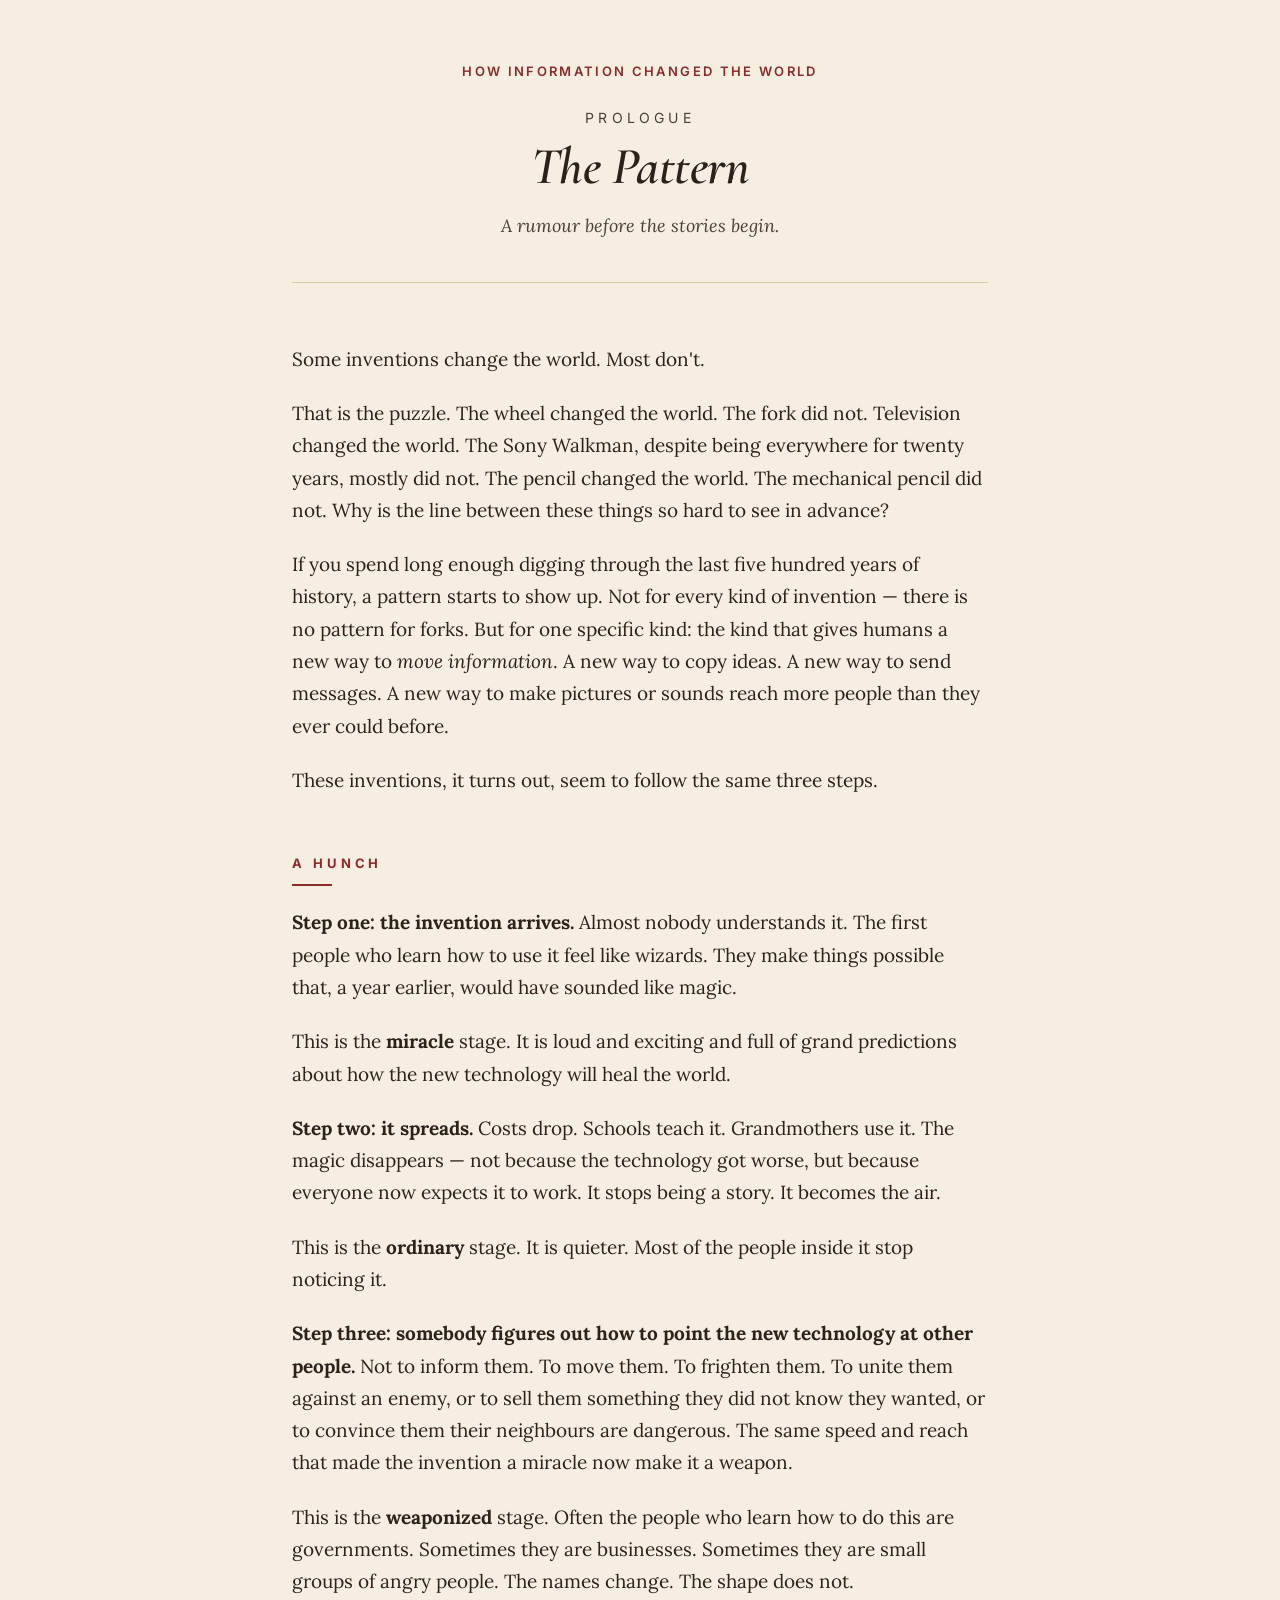
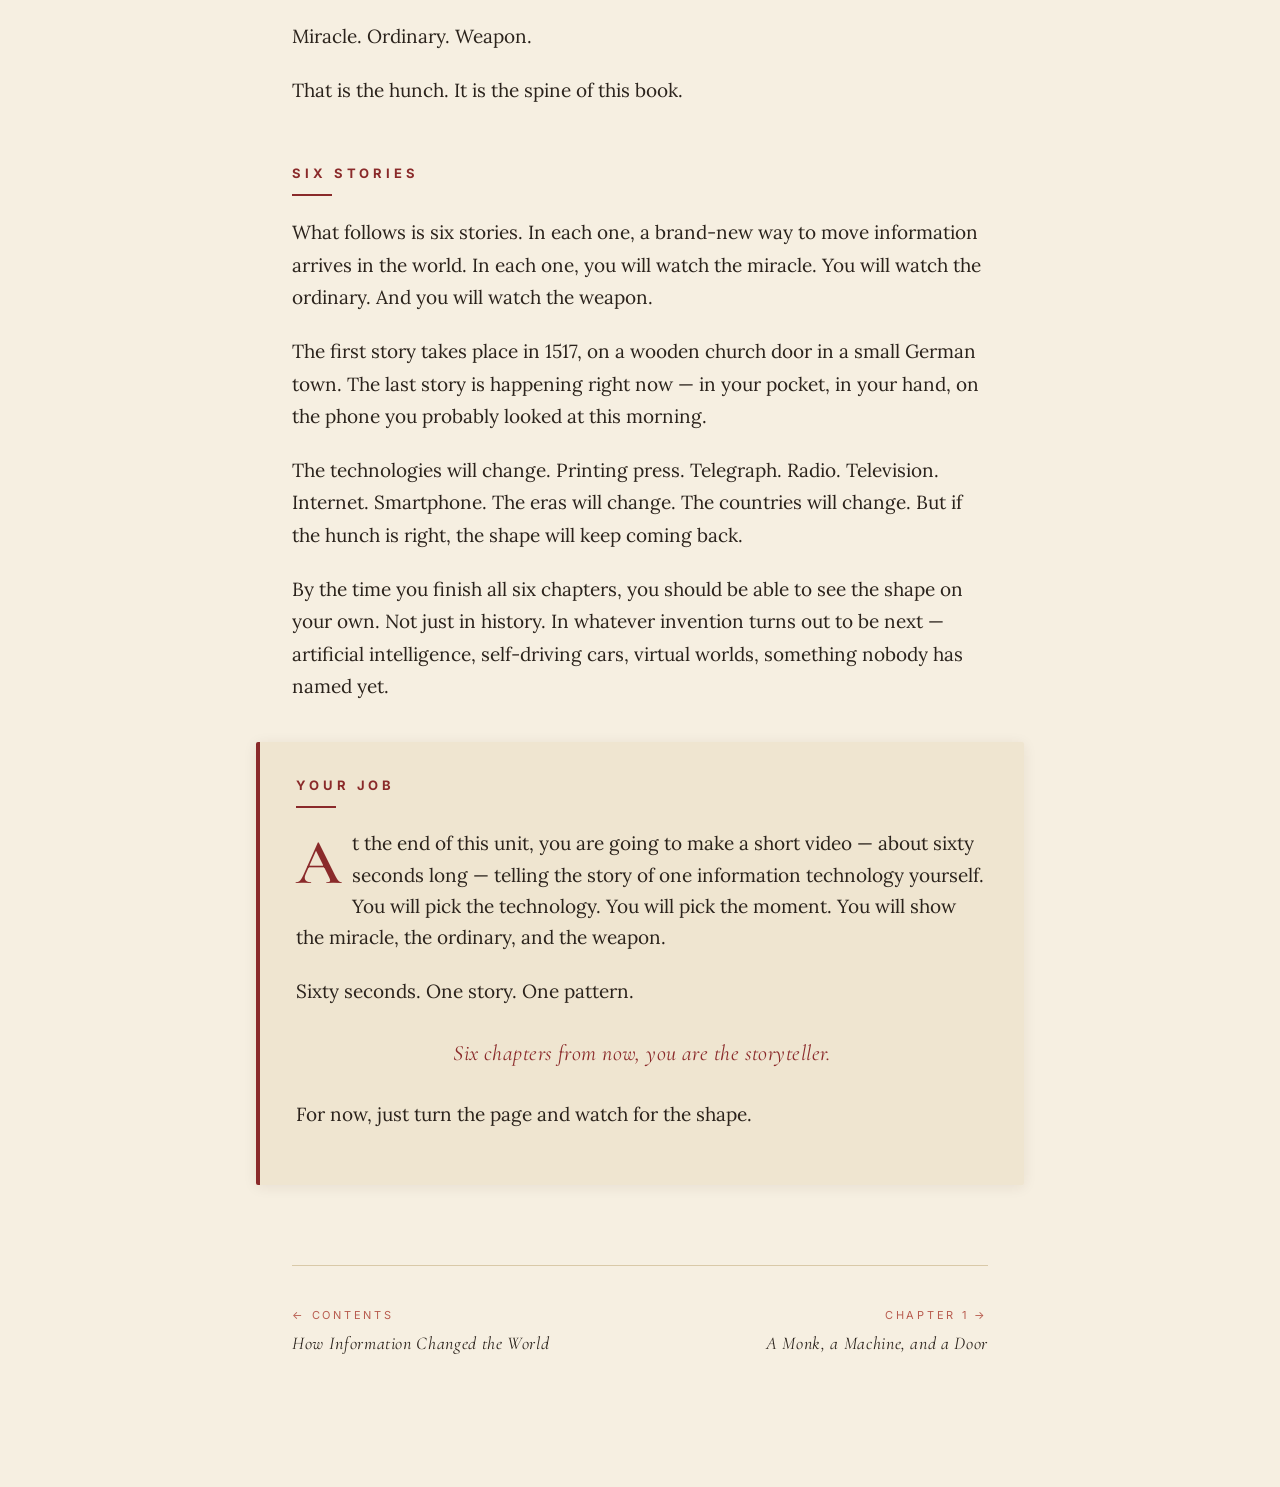
==== 00-prologue.html @ 11aa164b "Draft all remaining chapters and ship complete first edition - 00-prologue.html: introduces the mira" ====
<!DOCTYPE html>
<html lang="en">
<head>
  <meta charset="UTF-8">
  <meta name="viewport" content="width=device-width, initial-scale=1.0">
  <title>Prologue — The Pattern | How Information Changed the World</title>
  <link rel="preconnect" href="https://fonts.googleapis.com">
  <link rel="preconnect" href="https://fonts.gstatic.com" crossorigin>
  <link href="https://fonts.googleapis.com/css2?family=Cormorant+Garamond:wght@400;500;600;700&family=Inter:wght@400;500;600;700&family=Lora:ital,wght@0,400;0,500;0,600;1,400;1,500&display=swap" rel="stylesheet">
  <link rel="stylesheet" href="styles/textbook.css">
</head>
<body>

<article>

  <header class="chapter-header prologue-header">
    <p class="series">How Information Changed the World</p>
    <p class="chapter-num">Prologue</p>
    <h1>The Pattern</h1>
    <p class="subtitle">A rumour before the stories begin.</p>
  </header>

  <section>
    <p>Some inventions change the world. Most don't.</p>

    <p>That is the puzzle. The wheel changed the world. The fork did not. Television changed the world. The Sony Walkman, despite being everywhere for twenty years, mostly did not. The pencil changed the world. The mechanical pencil did not. Why is the line between these things so hard to see in advance?</p>

    <p>If you spend long enough digging through the last five hundred years of history, a pattern starts to show up. Not for every kind of invention — there is no pattern for forks. But for one specific kind: the kind that gives humans a new way to <em>move information</em>. A new way to copy ideas. A new way to send messages. A new way to make pictures or sounds reach more people than they ever could before.</p>

    <p>These inventions, it turns out, seem to follow the same three steps.</p>
  </section>

  <section>
    <h2>A Hunch</h2>

    <p><strong>Step one: the invention arrives.</strong> Almost nobody understands it. The first people who learn how to use it feel like wizards. They make things possible that, a year earlier, would have sounded like magic.</p>

    <p>This is the <strong>miracle</strong> stage. It is loud and exciting and full of grand predictions about how the new technology will heal the world.</p>

    <p><strong>Step two: it spreads.</strong> Costs drop. Schools teach it. Grandmothers use it. The magic disappears — not because the technology got worse, but because everyone now expects it to work. It stops being a story. It becomes the air.</p>

    <p>This is the <strong>ordinary</strong> stage. It is quieter. Most of the people inside it stop noticing it.</p>

    <p><strong>Step three: somebody figures out how to point the new technology at other people.</strong> Not to inform them. To move them. To frighten them. To unite them against an enemy, or to sell them something they did not know they wanted, or to convince them their neighbours are dangerous. The same speed and reach that made the invention a miracle now make it a weapon.</p>

    <p>This is the <strong>weaponized</strong> stage. Often the people who learn how to do this are governments. Sometimes they are businesses. Sometimes they are small groups of angry people. The names change. The shape does not.</p>

    <p>Miracle. Ordinary. Weapon.</p>

    <p>That is the hunch. It is the spine of this book.</p>
  </section>

  <section>
    <h2>Six Stories</h2>

    <p>What follows is six stories. In each one, a brand-new way to move information arrives in the world. In each one, you will watch the miracle. You will watch the ordinary. And you will watch the weapon.</p>

    <p>The first story takes place in 1517, on a wooden church door in a small German town. The last story is happening right now — in your pocket, in your hand, on the phone you probably looked at this morning.</p>

    <p>The technologies will change. Printing press. Telegraph. Radio. Television. Internet. Smartphone. The eras will change. The countries will change. But if the hunch is right, the shape will keep coming back.</p>

    <p>By the time you finish all six chapters, you should be able to see the shape on your own. Not just in history. In whatever invention turns out to be next — artificial intelligence, self-driving cars, virtual worlds, something nobody has named yet.</p>
  </section>

  <section class="moment">
    <h2>Your Job</h2>
    <p>At the end of this unit, you are going to make a short video — about sixty seconds long — telling the story of one information technology yourself. You will pick the technology. You will pick the moment. You will show the miracle, the ordinary, and the weapon.</p>
    <p>Sixty seconds. One story. One pattern.</p>
    <p class="nailed">Six chapters from now, you are the storyteller.</p>
    <p>For now, just turn the page and watch for the shape.</p>
  </section>

  <nav class="chapter-nav">
    <div class="prev">
      <a href="index.html">
        <span class="label">← Contents</span>
        <span class="title">How Information Changed the World</span>
      </a>
    </div>
    <div class="next">
      <a href="01-printing-press.html">
        <span class="label">Chapter 1 →</span>
        <span class="title">A Monk, a Machine, and a Door</span>
      </a>
    </div>
  </nav>

</article>

</body>
</html>
---- styles/textbook.css ----
/* ============================================================
   How Information Changed the World — chapter shared styles
   Used by every chapter, prologue, and epilogue. The landing
   page (index.html) has its own embedded styles for the cover.
   ============================================================ */

:root {
  --bg: #f6efe1;
  --bg-deep: #efe5d0;
  --ink: #2a221b;
  --ink-soft: #4a3f33;
  --rule: #d9c9a8;
  --accent: #8a2a2a;
  --accent-soft: #b85c4f;
  --gold: #c89b3c;
  --blue-gray: #6c7a89;
  --red-deep: #7a1d1d;
  --shadow: 0 2px 14px rgba(60, 40, 20, 0.08);
}

* { box-sizing: border-box; }

html { scroll-behavior: smooth; }

body {
  margin: 0;
  padding: 0;
  background: var(--bg);
  color: var(--ink);
  font-family: 'Lora', Georgia, 'Times New Roman', serif;
  font-size: 19px;
  line-height: 1.7;
  -webkit-font-smoothing: antialiased;
}

article {
  max-width: 760px;
  margin: 0 auto;
  padding: 60px 32px 120px;
}

/* HEADER */
header.chapter-header {
  text-align: center;
  padding-bottom: 40px;
  border-bottom: 1px solid var(--rule);
  margin-bottom: 60px;
}

.series {
  font-family: 'Inter', sans-serif;
  font-size: 13px;
  letter-spacing: 0.18em;
  text-transform: uppercase;
  color: var(--accent);
  margin: 0 0 24px;
  font-weight: 600;
}

.chapter-num {
  font-family: 'Inter', sans-serif;
  font-size: 14px;
  letter-spacing: 0.3em;
  text-transform: uppercase;
  color: var(--ink-soft);
  margin: 0 0 8px;
}

h1 {
  font-family: 'Cormorant Garamond', Georgia, serif;
  font-weight: 600;
  font-size: 52px;
  line-height: 1.1;
  margin: 0 0 16px;
  color: var(--ink);
  letter-spacing: -0.01em;
}

.subtitle {
  font-family: 'Lora', serif;
  font-style: italic;
  font-size: 18px;
  color: var(--ink-soft);
  margin: 0;
}

/* SECTION HEADINGS */
h2 {
  font-family: 'Inter', sans-serif;
  font-size: 13px;
  letter-spacing: 0.3em;
  text-transform: uppercase;
  color: var(--accent);
  margin: 56px 0 20px;
  font-weight: 700;
  position: relative;
  padding-bottom: 12px;
}

h2::after {
  content: "";
  display: block;
  position: absolute;
  bottom: 0;
  left: 0;
  width: 40px;
  height: 2px;
  background: var(--accent);
}

p {
  margin: 0 0 22px;
}

/* THE MOMENT — dramatic opening */
.moment {
  background: var(--bg-deep);
  border-left: 4px solid var(--accent);
  padding: 32px 36px;
  margin: 40px -36px;
  border-radius: 2px;
  box-shadow: var(--shadow);
}

.moment h2 {
  margin-top: 0;
}

.moment p:first-of-type::first-letter {
  font-family: 'Cormorant Garamond', Georgia, serif;
  font-size: 64px;
  font-weight: 600;
  float: left;
  line-height: 0.9;
  margin: 6px 10px 0 0;
  color: var(--accent);
}

.moment p {
  font-size: 19px;
  line-height: 1.65;
}

.moment .nailed {
  text-align: center;
  font-family: 'Cormorant Garamond', serif;
  font-style: italic;
  font-size: 22px;
  color: var(--accent);
  margin: 28px 0;
  letter-spacing: 0.02em;
}

/* IMAGE PLACEHOLDER */
.image-placeholder {
  border: 1.5px dashed var(--accent-soft);
  background: rgba(255, 255, 255, 0.4);
  padding: 40px 24px;
  text-align: center;
  margin: 32px 0;
  border-radius: 4px;
}

.image-placeholder .icon {
  font-family: 'Inter', sans-serif;
  font-size: 11px;
  letter-spacing: 0.3em;
  text-transform: uppercase;
  color: var(--accent-soft);
  margin-bottom: 14px;
  font-weight: 600;
}

.image-placeholder .desc {
  font-family: 'Lora', serif;
  font-style: italic;
  color: var(--ink-soft);
  font-size: 16px;
  margin: 0;
}

.image-placeholder .caption {
  display: block;
  margin-top: 10px;
  font-size: 13px;
  color: var(--ink-soft);
  font-style: normal;
}

/* VOICES FROM THE TIME */
.voices {
  background: #fff8ea;
  border: 1px solid var(--rule);
  border-radius: 4px;
  padding: 32px 36px;
  margin: 40px 0;
  position: relative;
}

.voices::before {
  content: "❝";
  font-family: 'Cormorant Garamond', serif;
  font-size: 80px;
  color: var(--accent-soft);
  position: absolute;
  top: -8px;
  left: 18px;
  line-height: 1;
  opacity: 0.4;
}

.voices .label {
  font-family: 'Inter', sans-serif;
  font-size: 11px;
  letter-spacing: 0.25em;
  text-transform: uppercase;
  color: var(--accent);
  font-weight: 700;
  margin: 0 0 16px;
  position: relative;
  z-index: 1;
}

.voices blockquote {
  margin: 0;
  font-family: 'Cormorant Garamond', serif;
  font-style: italic;
  font-size: 22px;
  line-height: 1.5;
  color: var(--ink);
  position: relative;
  z-index: 1;
}

.voices cite {
  display: block;
  margin-top: 16px;
  font-family: 'Inter', sans-serif;
  font-style: normal;
  font-size: 13px;
  color: var(--ink-soft);
  letter-spacing: 0.05em;
}

/* PATTERN TRACKER */
.pattern-tracker {
  margin: 48px 0;
  padding: 32px 24px;
  background: #fff;
  border: 1px solid var(--rule);
  border-radius: 6px;
  box-shadow: var(--shadow);
}

.pattern-tracker .label {
  font-family: 'Inter', sans-serif;
  font-size: 11px;
  letter-spacing: 0.3em;
  text-transform: uppercase;
  color: var(--ink-soft);
  text-align: center;
  margin: 0 0 8px;
  font-weight: 600;
}

.pattern-tracker .title {
  font-family: 'Cormorant Garamond', serif;
  font-size: 22px;
  text-align: center;
  margin: 0 0 24px;
  color: var(--ink);
}

.pattern-tracker svg {
  display: block;
  width: 100%;
  height: auto;
}

.pattern-tracker figcaption {
  font-family: 'Lora', serif;
  font-style: italic;
  font-size: 14px;
  color: var(--ink-soft);
  text-align: center;
  margin-top: 18px;
}

/* KEY WORDS SIDEBAR */
.key-words {
  background: var(--bg-deep);
  border-radius: 6px;
  padding: 28px 32px;
  margin: 48px 0;
}

.key-words h3 {
  font-family: 'Inter', sans-serif;
  font-size: 12px;
  letter-spacing: 0.3em;
  text-transform: uppercase;
  color: var(--accent);
  margin: 0 0 20px;
  font-weight: 700;
}

.key-words dl {
  margin: 0;
  display: grid;
  gap: 14px;
}

.key-words dt {
  font-family: 'Inter', sans-serif;
  font-weight: 600;
  color: var(--accent);
  font-size: 15px;
  display: inline;
}

.key-words dd {
  display: inline;
  margin: 0;
  font-size: 16px;
  color: var(--ink);
  line-height: 1.55;
}

.key-words dt::after {
  content: " — ";
  color: var(--ink-soft);
  font-weight: 400;
}

.key-words .entry {
  padding-bottom: 14px;
  border-bottom: 1px solid rgba(160, 130, 80, 0.18);
}

.key-words .entry:last-child {
  border-bottom: none;
  padding-bottom: 0;
}

/* REFLECT */
.reflect {
  background: linear-gradient(to bottom, var(--bg-deep), var(--bg));
  border-radius: 6px;
  padding: 32px 36px;
  margin-top: 56px;
  border-top: 3px solid var(--accent);
}

.reflect h2 {
  margin-top: 0;
}

.reflect ol {
  padding-left: 0;
  counter-reset: q;
  list-style: none;
  margin: 0;
}

.reflect ol li {
  counter-increment: q;
  padding-left: 56px;
  position: relative;
  margin-bottom: 24px;
  font-size: 17px;
  line-height: 1.6;
}

.reflect ol li::before {
  content: counter(q);
  position: absolute;
  left: 0;
  top: -4px;
  font-family: 'Cormorant Garamond', serif;
  font-size: 38px;
  font-weight: 600;
  color: var(--accent);
  line-height: 1;
}

.reflect ol li:last-child {
  margin-bottom: 0;
}

/* FOOTER NAV */
.chapter-nav {
  margin-top: 80px;
  padding-top: 32px;
  border-top: 1px solid var(--rule);
  display: flex;
  justify-content: space-between;
  align-items: center;
  font-family: 'Inter', sans-serif;
  font-size: 13px;
  letter-spacing: 0.05em;
  color: var(--ink-soft);
  gap: 24px;
}

.chapter-nav a {
  color: inherit;
  text-decoration: none;
  display: block;
  padding: 8px 0;
  transition: color 0.15s ease;
}

.chapter-nav a:hover .title {
  color: var(--accent);
}

.chapter-nav .next {
  text-align: right;
}

.chapter-nav .label {
  display: block;
  font-size: 11px;
  letter-spacing: 0.25em;
  text-transform: uppercase;
  color: var(--accent-soft);
  margin-bottom: 4px;
}

.chapter-nav .title {
  font-family: 'Cormorant Garamond', serif;
  font-size: 18px;
  font-style: italic;
  color: var(--ink);
}

/* PROLOGUE / EPILOGUE — slightly different from chapters */
.prologue-header,
.epilogue-header {
  text-align: center;
  padding-bottom: 40px;
  border-bottom: 1px solid var(--rule);
  margin-bottom: 60px;
}

.prologue-header h1,
.epilogue-header h1 {
  font-style: italic;
}

/* RESPONSIVE */
@media (max-width: 640px) {
  article { padding: 40px 20px 80px; }
  body { font-size: 17px; }
  h1 { font-size: 36px; }
  .moment { margin: 32px -20px; padding: 24px 24px; }
  .voices { padding: 24px 24px; }
  .reflect { padding: 24px 24px; }
  .key-words { padding: 22px 24px; }
  .reflect ol li { padding-left: 44px; font-size: 16px; }
  .reflect ol li::before { font-size: 30px; }
  .chapter-nav { flex-direction: column; gap: 24px; align-items: stretch; }
  .chapter-nav .next { text-align: left; }
}
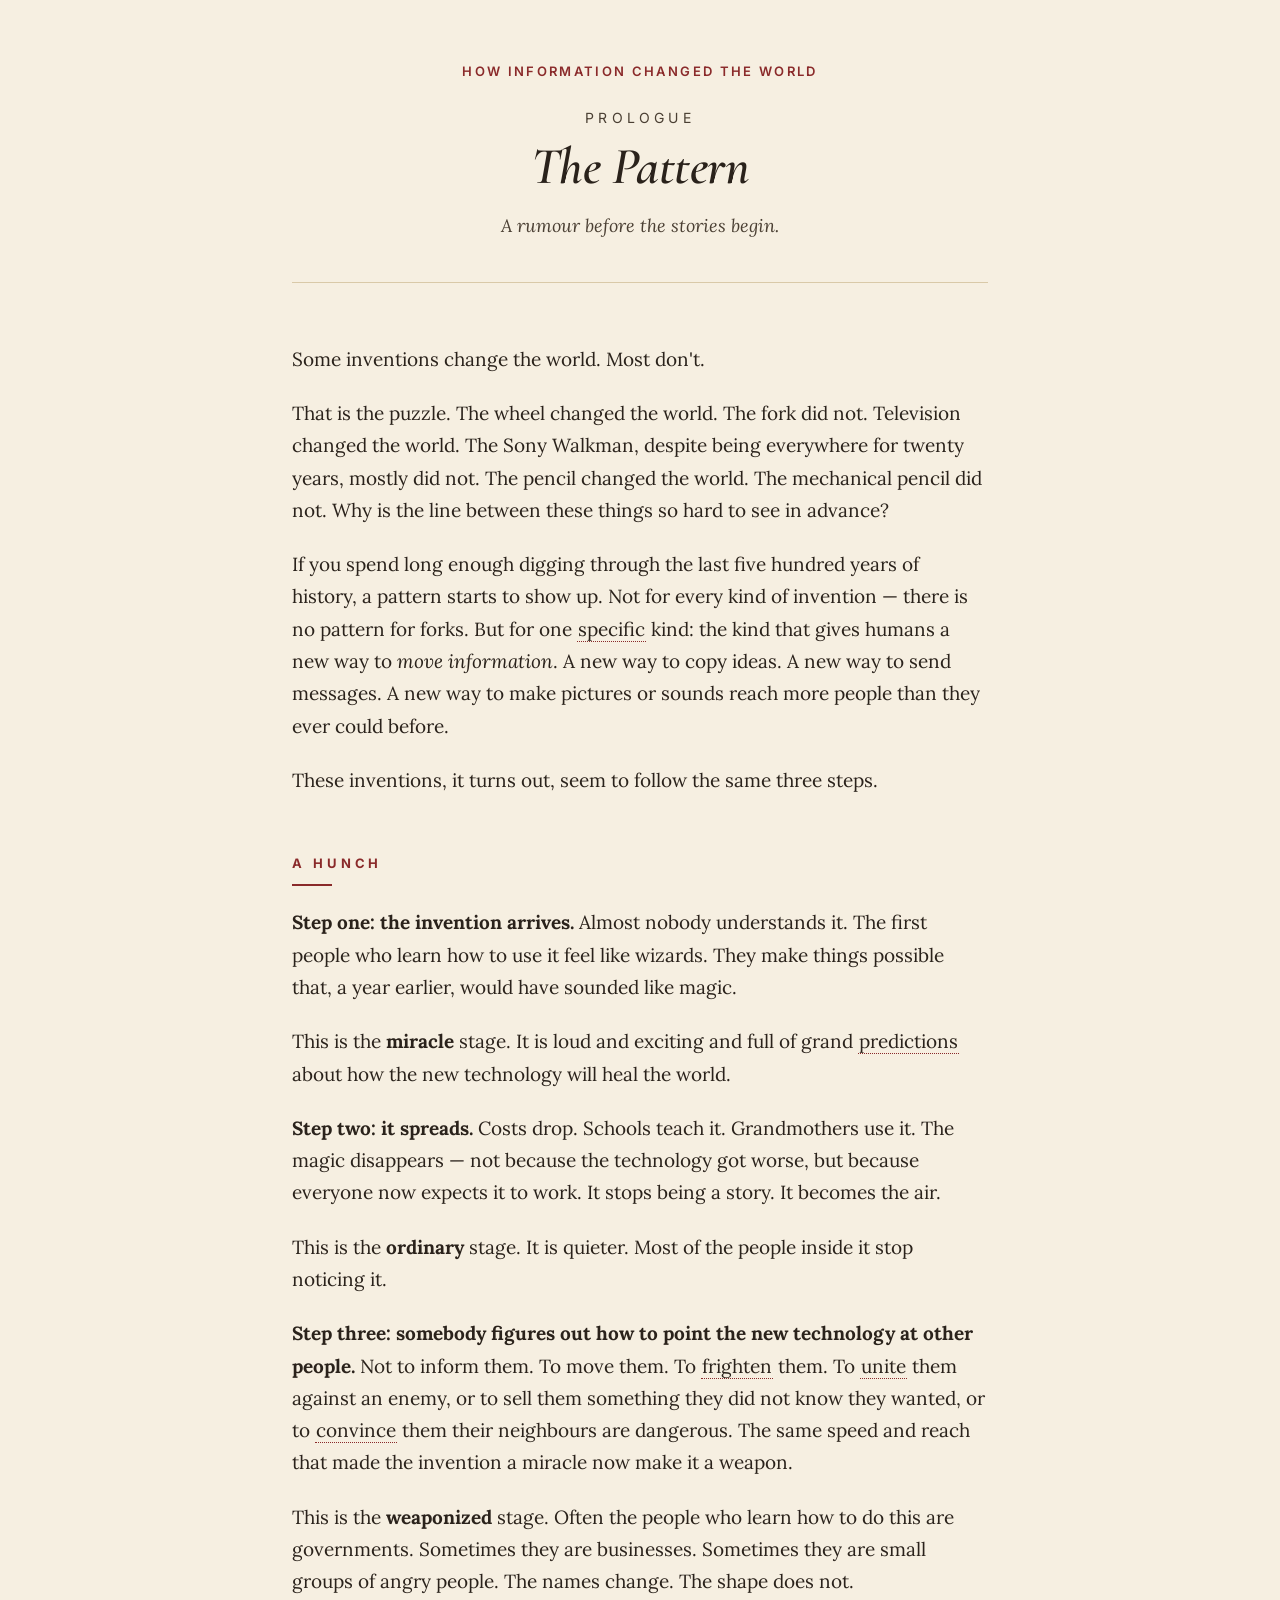
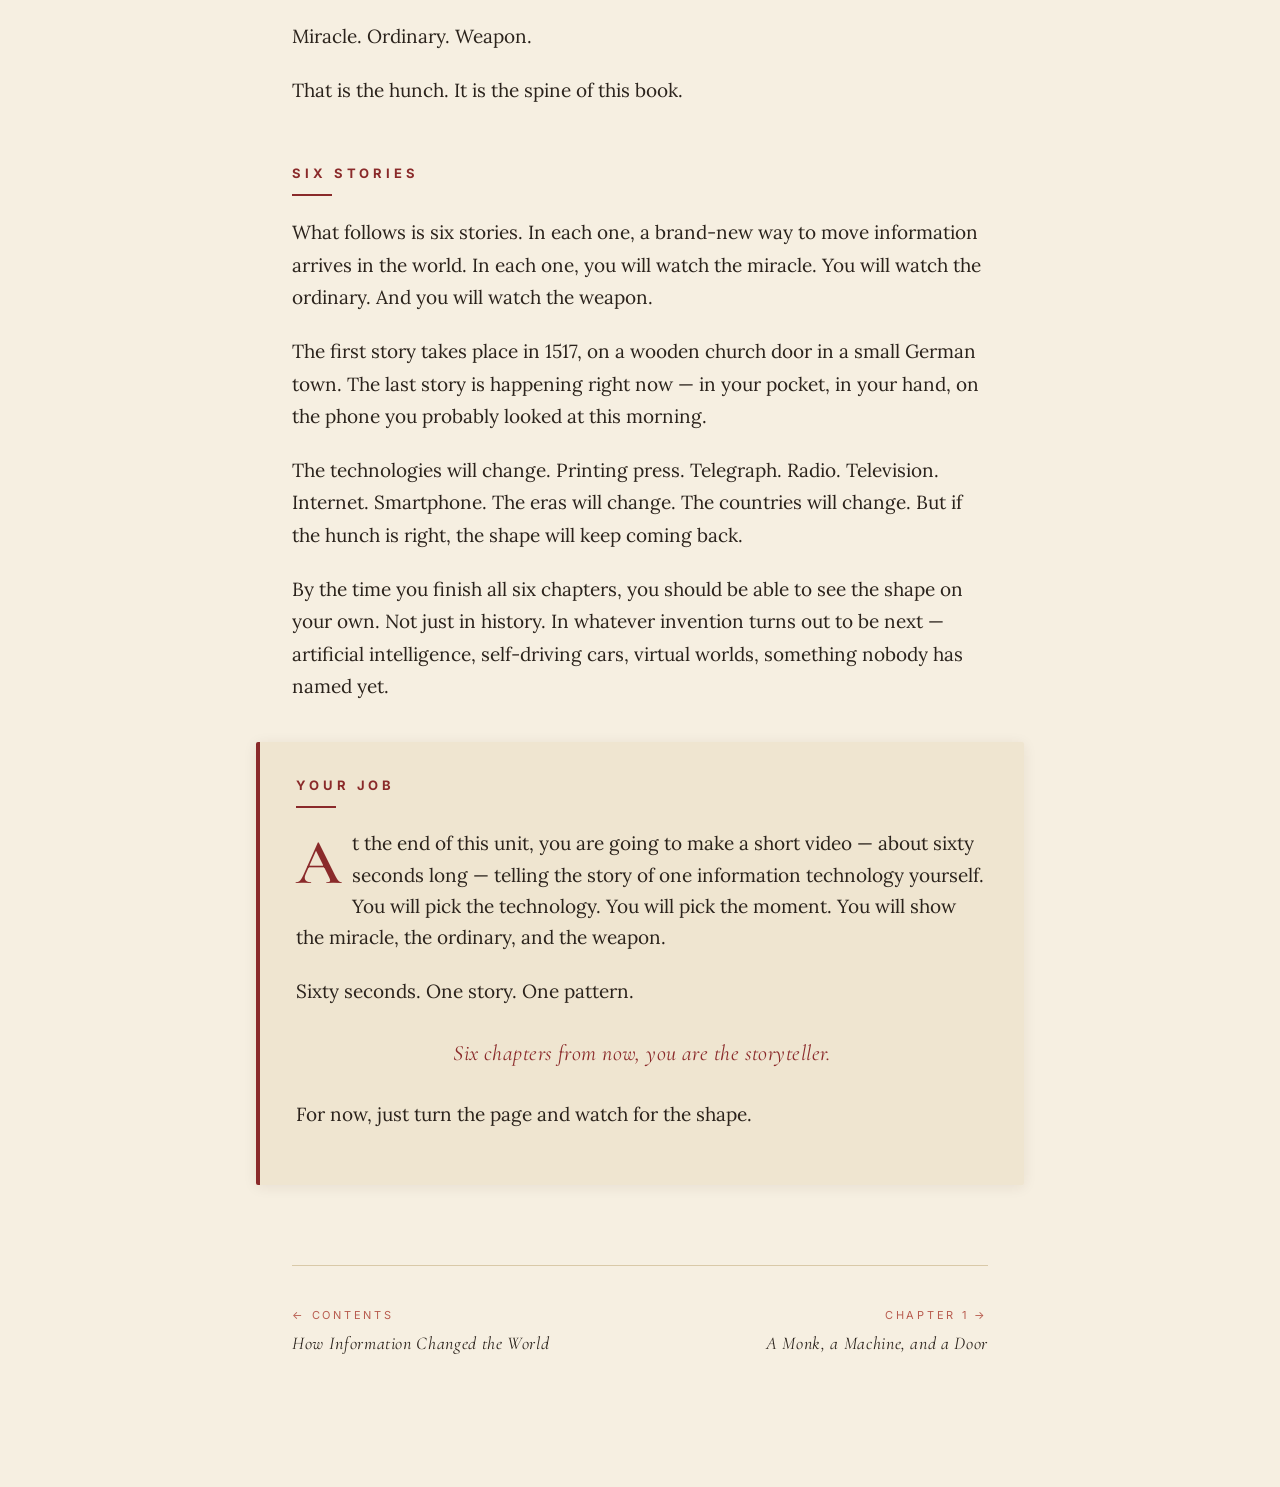
==== commit 742f141b: "Add Tier 2 vocabulary click-to-define popups across all chapters Wraps ~80 academic words in inline " ====
--- a/00-prologue.html
+++ b/00-prologue.html
@@ -25,7 +25,7 @@
 
     <p>That is the puzzle. The wheel changed the world. The fork did not. Television changed the world. The Sony Walkman, despite being everywhere for twenty years, mostly did not. The pencil changed the world. The mechanical pencil did not. Why is the line between these things so hard to see in advance?</p>
 
-    <p>If you spend long enough digging through the last five hundred years of history, a pattern starts to show up. Not for every kind of invention — there is no pattern for forks. But for one specific kind: the kind that gives humans a new way to <em>move information</em>. A new way to copy ideas. A new way to send messages. A new way to make pictures or sounds reach more people than they ever could before.</p>
+    <p>If you spend long enough digging through the last five hundred years of history, a pattern starts to show up. Not for every kind of invention — there is no pattern for forks. But for one <span class="vocab" data-def="one particular kind, not all kinds.">specific</span> kind: the kind that gives humans a new way to <em>move information</em>. A new way to copy ideas. A new way to send messages. A new way to make pictures or sounds reach more people than they ever could before.</p>
 
     <p>These inventions, it turns out, seem to follow the same three steps.</p>
   </section>
@@ -35,13 +35,13 @@
 
     <p><strong>Step one: the invention arrives.</strong> Almost nobody understands it. The first people who learn how to use it feel like wizards. They make things possible that, a year earlier, would have sounded like magic.</p>
 
-    <p>This is the <strong>miracle</strong> stage. It is loud and exciting and full of grand predictions about how the new technology will heal the world.</p>
+    <p>This is the <strong>miracle</strong> stage. It is loud and exciting and full of grand <span class="vocab" data-def="guesses about what will happen in the future.">predictions</span> about how the new technology will heal the world.</p>
 
     <p><strong>Step two: it spreads.</strong> Costs drop. Schools teach it. Grandmothers use it. The magic disappears — not because the technology got worse, but because everyone now expects it to work. It stops being a story. It becomes the air.</p>
 
     <p>This is the <strong>ordinary</strong> stage. It is quieter. Most of the people inside it stop noticing it.</p>
 
-    <p><strong>Step three: somebody figures out how to point the new technology at other people.</strong> Not to inform them. To move them. To frighten them. To unite them against an enemy, or to sell them something they did not know they wanted, or to convince them their neighbours are dangerous. The same speed and reach that made the invention a miracle now make it a weapon.</p>
+    <p><strong>Step three: somebody figures out how to point the new technology at other people.</strong> Not to inform them. To move them. To <span class="vocab" data-def="make someone afraid.">frighten</span> them. To <span class="vocab" data-def="bring people together so they act as one.">unite</span> them against an enemy, or to sell them something they did not know they wanted, or to <span class="vocab" data-def="get someone to believe or agree with you.">convince</span> them their neighbours are dangerous. The same speed and reach that made the invention a miracle now make it a weapon.</p>
 
     <p>This is the <strong>weaponized</strong> stage. Often the people who learn how to do this are governments. Sometimes they are businesses. Sometimes they are small groups of angry people. The names change. The shape does not.</p>
 
@@ -87,5 +87,6 @@
 
 </article>
 
+<script src="scripts/vocab.js"></script>
 </body>
 </html>
--- a/styles/textbook.css
+++ b/styles/textbook.css
@@ -185,6 +185,48 @@
   font-size: 13px;
   color: var(--ink-soft);
   font-style: normal;
+}
+
+/* REAL IMAGES (replaces .image-placeholder once an image is sourced) */
+.image {
+  margin: 32px 0;
+  padding: 0;
+  text-align: center;
+}
+
+.image img {
+  display: block;
+  width: 100%;
+  height: auto;
+  border-radius: 3px;
+  border: 1px solid var(--rule);
+  box-shadow: var(--shadow);
+}
+
+.image figcaption {
+  margin: 14px 4px 0;
+  font-family: 'Lora', serif;
+  font-style: italic;
+  font-size: 14px;
+  line-height: 1.5;
+  color: var(--ink-soft);
+  text-align: center;
+}
+
+.image figcaption .credit {
+  display: block;
+  margin-top: 4px;
+  font-family: 'Inter', sans-serif;
+  font-style: normal;
+  font-size: 11px;
+  letter-spacing: 0.05em;
+  color: var(--ink-soft);
+  opacity: 0.85;
+}
+
+@media (max-width: 640px) {
+  .image figcaption { font-size: 13px; }
+  .image figcaption .credit { font-size: 10px; }
 }
 
 /* VOICES FROM THE TIME */
@@ -462,3 +504,62 @@
   .chapter-nav { flex-direction: column; gap: 24px; align-items: stretch; }
   .chapter-nav .next { text-align: left; }
 }
+
+/* ============================================================
+   Vocab click-to-define
+   ============================================================ */
+
+.vocab {
+  cursor: pointer;
+  border-bottom: 1.5px dotted var(--accent);
+  color: inherit;
+  position: relative;
+  transition: background .15s ease;
+  padding: 0 1px;
+}
+.vocab:hover,
+.vocab:focus {
+  background: rgba(138, 42, 42, .10);
+  outline: none;
+}
+.vocab.is-open {
+  background: rgba(138, 42, 42, .15);
+}
+
+.vocab-pop {
+  position: absolute;
+  z-index: 1000;
+  max-width: min(320px, calc(100vw - 16px));
+  background: var(--bg);
+  border: 1px solid rgba(42, 34, 27, .35);
+  padding: .85rem 1rem;
+  font-family: 'Lora', Georgia, 'Times New Roman', serif;
+  font-size: 16px;
+  line-height: 1.5;
+  color: var(--ink);
+  box-shadow: 3px 4px 0 rgba(42, 34, 27, .12);
+  animation: vocab-fade-in .15s ease-out;
+}
+.vocab-pop::before {
+  content: "";
+  position: absolute;
+  inset: 3px;
+  border: 1px solid rgba(42, 34, 27, .12);
+  pointer-events: none;
+}
+@keyframes vocab-fade-in {
+  from { opacity: 0; transform: translateY(-2px); }
+  to   { opacity: 1; transform: translateY(0); }
+}
+.vocab-pop-term {
+  font-family: 'Inter', sans-serif;
+  font-size: 11px;
+  letter-spacing: .22em;
+  text-transform: uppercase;
+  color: var(--accent);
+  font-weight: 600;
+  margin-bottom: .4rem;
+}
+.vocab-pop-def {
+  color: var(--ink);
+}
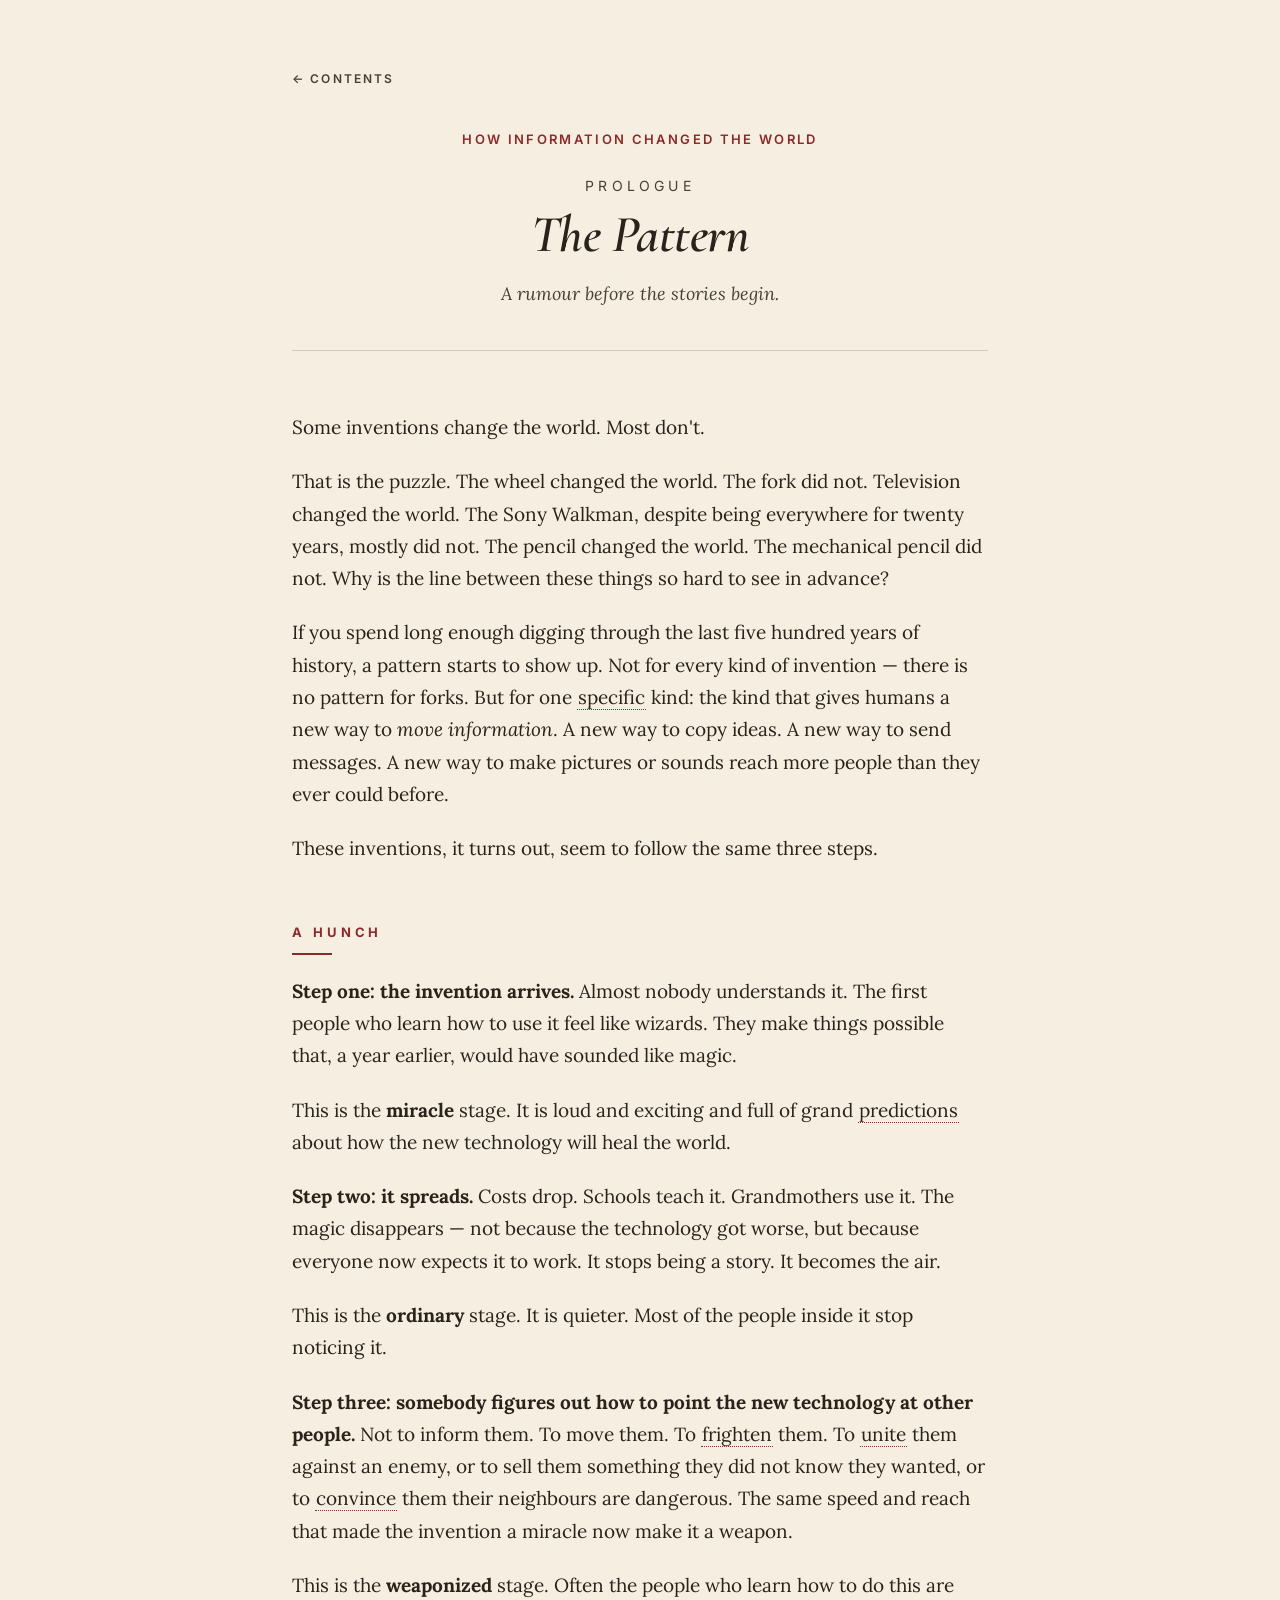
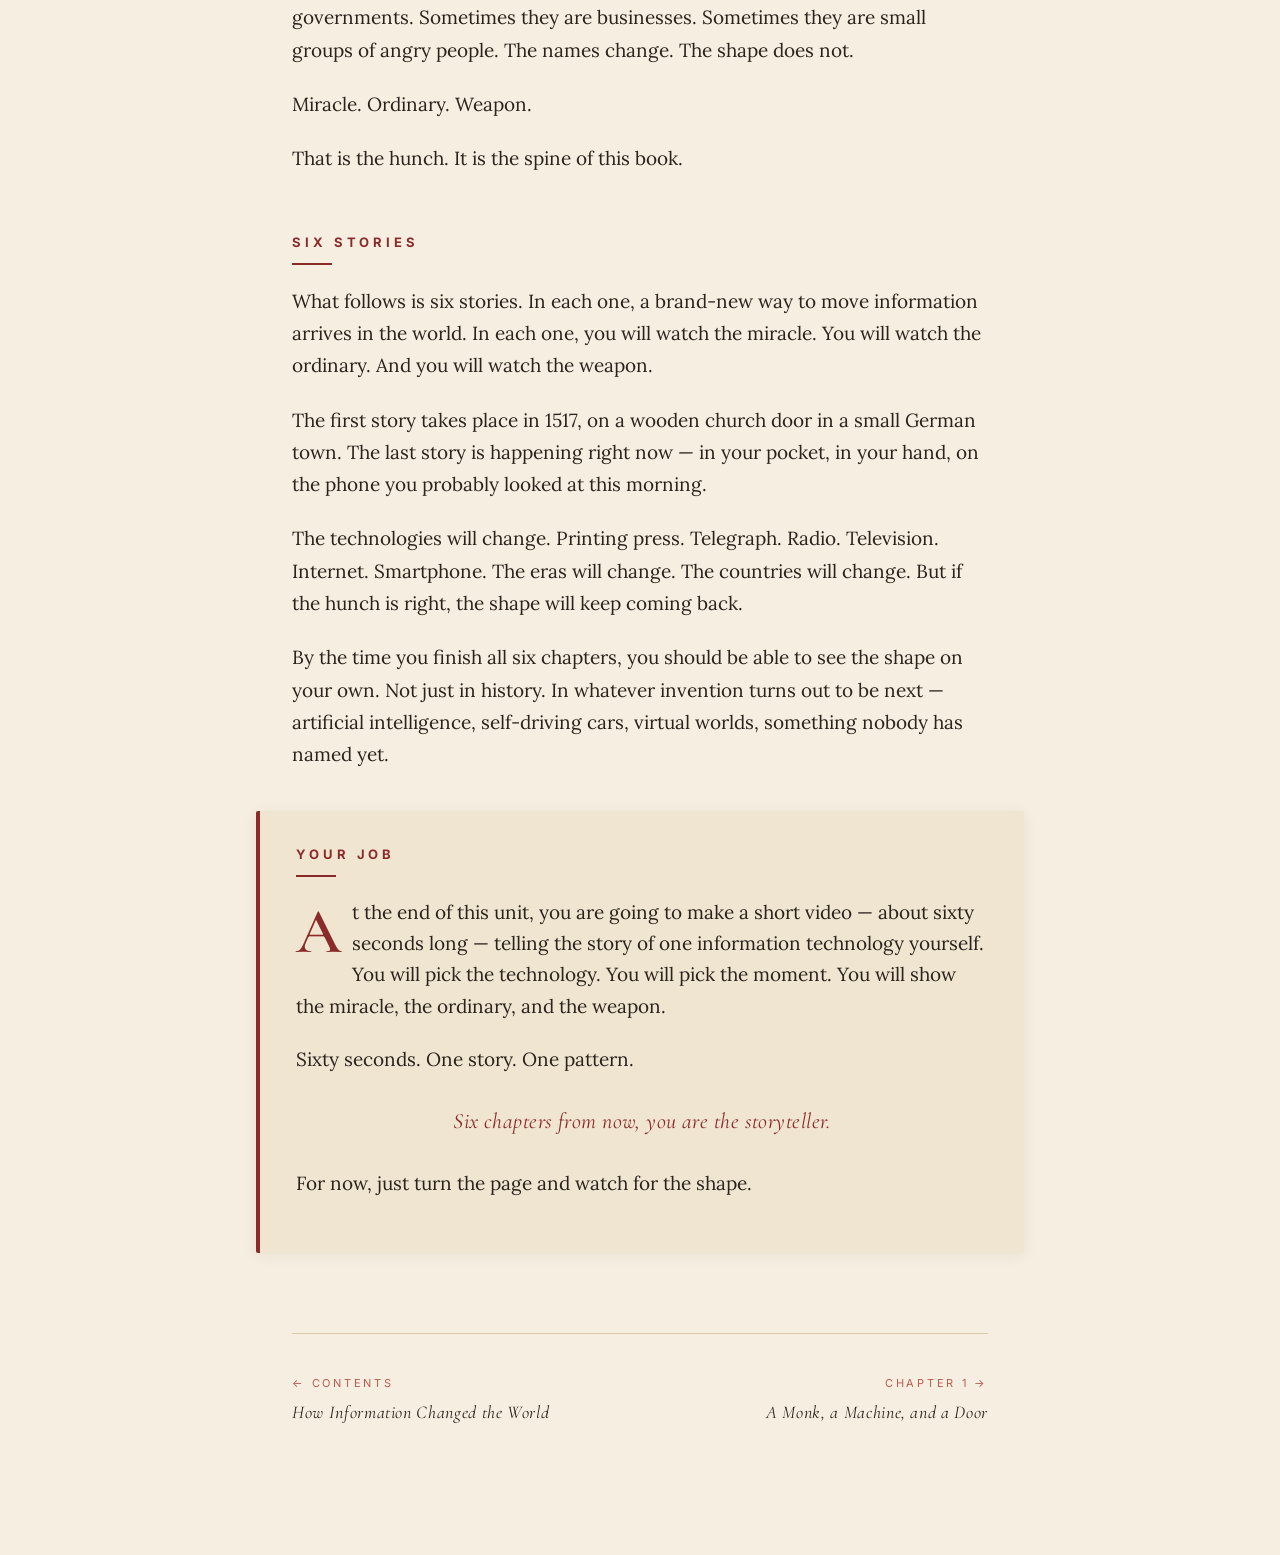
==== commit 32dae5bd: "Add 'Contents' back-link at the top of every page Small Inter-caps link in the top-left corner of ev" ====
--- a/00-prologue.html
+++ b/00-prologue.html
@@ -12,6 +12,10 @@
 <body>
 
 <article>
+
+  <nav class="top-nav">
+    <a href="index.html">← Contents</a>
+  </nav>
 
   <header class="chapter-header prologue-header">
     <p class="series">How Information Changed the World</p>
--- a/styles/textbook.css
+++ b/styles/textbook.css
@@ -39,6 +39,30 @@
   padding: 60px 32px 120px;
 }
 
+/* TOP NAV — small "back to contents" link above the chapter header */
+.top-nav {
+  margin: 0 0 32px;
+  padding-bottom: 4px;
+}
+
+.top-nav a {
+  display: inline-block;
+  font-family: 'Inter', sans-serif;
+  font-size: 12px;
+  letter-spacing: 0.18em;
+  text-transform: uppercase;
+  color: var(--ink-soft);
+  text-decoration: none;
+  font-weight: 600;
+  transition: color 0.15s ease;
+}
+
+.top-nav a:hover,
+.top-nav a:focus {
+  color: var(--accent);
+  outline: none;
+}
+
 /* HEADER */
 header.chapter-header {
   text-align: center;
@@ -189,22 +213,35 @@
 
 /* REAL IMAGES (replaces .image-placeholder once an image is sourced) */
 .image {
-  margin: 32px 0;
+  display: block;
+  width: 100%;
+  max-width: 100%;
+  margin: 32px auto;
   padding: 0;
   text-align: center;
+  box-sizing: border-box;
 }
 
 .image img {
   display: block;
   width: 100%;
+  max-width: 100%;
   height: auto;
+  margin: 0 auto;
   border-radius: 3px;
   border: 1px solid var(--rule);
   box-shadow: var(--shadow);
+  box-sizing: border-box;
+}
+
+/* Square or near-square illustrations look better narrower than full column */
+.image.narrow img {
+  max-width: 480px;
 }
 
 .image figcaption {
-  margin: 14px 4px 0;
+  max-width: 100%;
+  margin: 14px auto 0;
   font-family: 'Lora', serif;
   font-style: italic;
   font-size: 14px;
